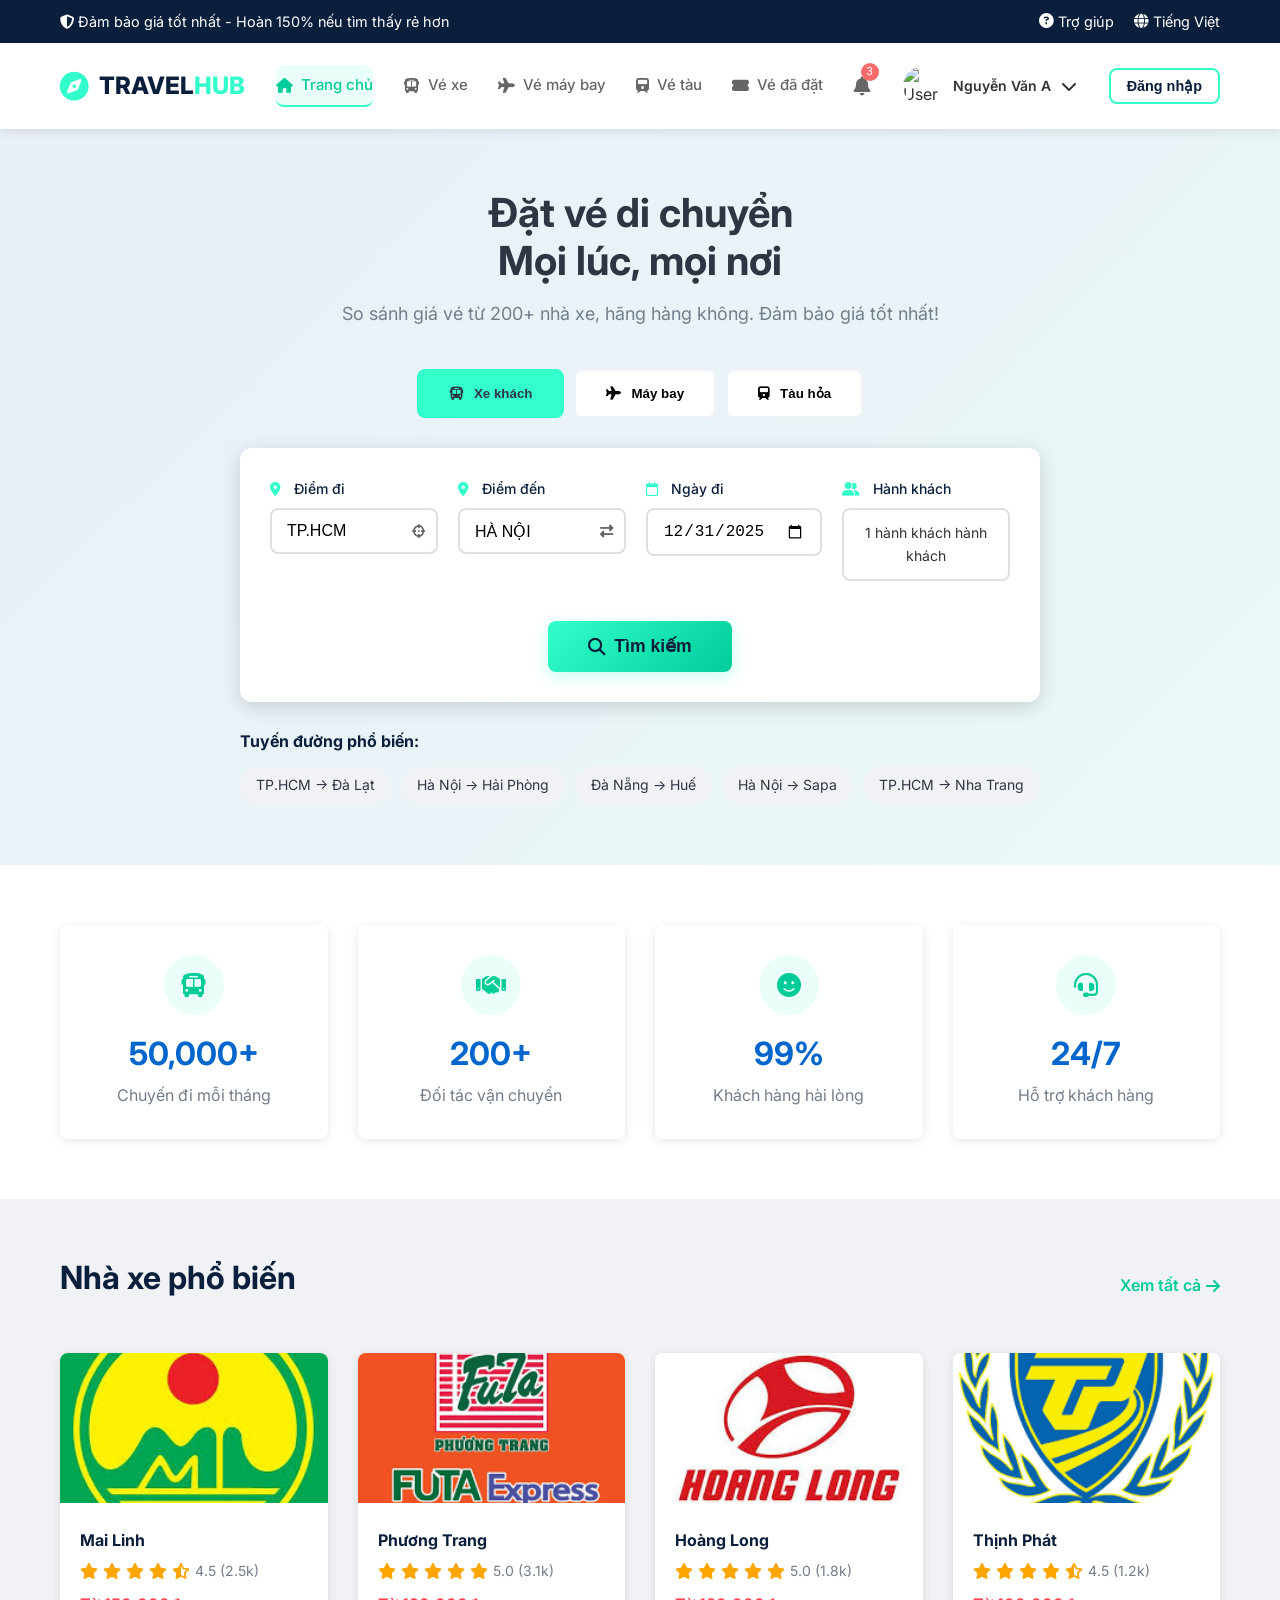
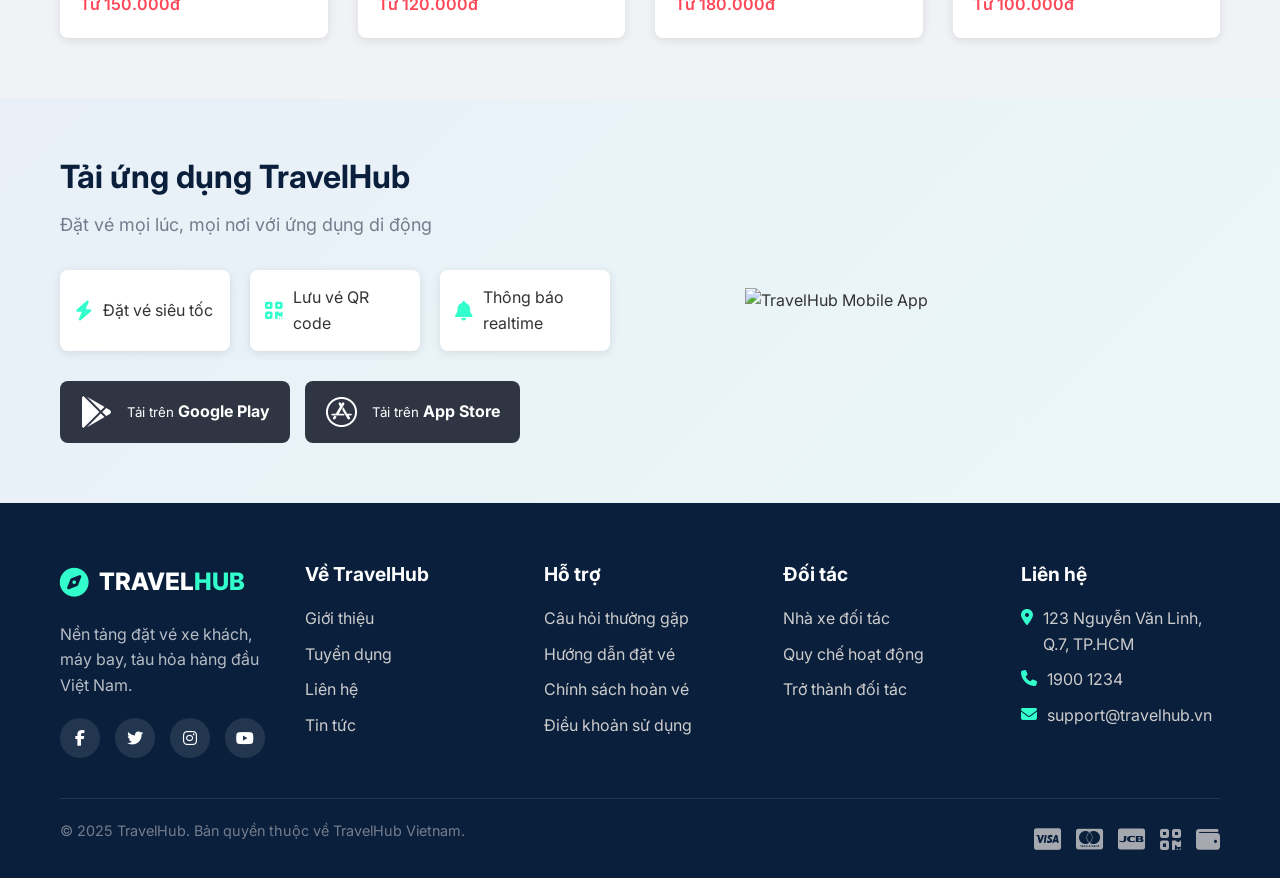
==== index.html @ 144be276 "init" ====
<!DOCTYPE html>
<html lang="vi">
<head>
    <meta charset="UTF-8">
    <meta name="viewport" content="width=device-width, initial-scale=1.0">
    <title>TravelHub - Đặt vé xe, máy bay, tàu hỏa trực tuyến</title>
    <link rel="stylesheet" href="https://cdnjs.cloudflare.com/ajax/libs/font-awesome/6.4.0/css/all.min.css">
    <link href="https://fonts.googleapis.com/css2?family=Inter:wght@300;400;500;600;700;800&display=swap" rel="stylesheet">
    <link rel="stylesheet" href="style.css">
    <link rel="stylesheet" href="components.css">
</head>
<body>
    <!-- Top Banner -->
    <div class="top-banner">
        <div class="container">
            <span><i class="fas fa-shield-alt"></i> Đảm bảo giá tốt nhất - Hoàn 150% nếu tìm thấy rẻ hơn</span>
            <div class="banner-actions">
                <a href="#"><i class="fas fa-question-circle"></i> Trợ giúp</a>
                <a href="#"><i class="fas fa-globe"></i> Tiếng Việt</a>
            </div>
        </div>
    </div>

    <!-- Main Header -->
    <header class="main-header">
        <div class="container">
            <div class="header-content">
                <a href="index.html" class="logo">
                    <i class="fas fa-compass"></i>
                    <span>TRAVEL<span>HUB</span></span>
                </a>
                
                <!-- Main Navigation -->
                <nav class="main-nav">
                    <ul>
                        <li><a href="index.html" class="active"><i class="fas fa-home"></i> Trang chủ</a></li>
                        <li><a href="bus.html"><i class="fas fa-bus"></i> Vé xe</a></li>
                        <li><a href="flight.html"><i class="fas fa-plane"></i> Vé máy bay</a></li>
                        <li><a href="train.html"><i class="fas fa-train"></i> Vé tàu</a></li>
                        <li><a href="my-tickets.html"><i class="fas fa-ticket-alt"></i> Vé đã đặt</a></li>
                    </ul>
                </nav>
                
                <!-- User Actions -->
                <div class="user-actions">
                    <a href="#" class="notifications">
                        <i class="fas fa-bell"></i>
                        <span class="badge">3</span>
                    </a>
                    <div class="user-profile">
                        <img src="https://ui-avatars.com/api/?name=Nguyen+Van+A&background=33FFCC&color=0A1F3C&bold=true" alt="User">
                        <span>Nguyễn Văn A</span>
                        <i class="fas fa-chevron-down"></i>
                        <div class="user-dropdown">
                            <a href="profile.html"><i class="fas fa-user-circle"></i> Tài khoản</a>
                            <a href="my-tickets.html"><i class="fas fa-ticket-alt"></i> Vé đã đặt</a>
                            <a href="history.html"><i class="fas fa-history"></i> Lịch sử</a>
                            <a href="#" id="logoutBtn"><i class="fas fa-sign-out-alt"></i> Đăng xuất</a>
                        </div>
                    </div>
                    <button class="btn btn-outline btn-sm">Đăng nhập</button>
                </div>
                
                <!-- Mobile Menu Toggle -->
                <button class="menu-toggle" id="menuToggle">
                    <i class="fas fa-bars"></i>
                </button>
            </div>
        </div>
        
        <!-- Mobile Navigation -->
        <div class="mobile-nav" id="mobileNav">
            <div class="mobile-user">
                <img src="https://ui-avatars.com/api/?name=Nguyen+Van+A&background=33FFCC&color=0A1F3C&bold=true" alt="User">
                <div>
                    <h4>Nguyễn Văn A</h4>
                    <span>Xem hồ sơ</span>
                </div>
            </div>
            <nav>
                <a href="index.html" class="active"><i class="fas fa-home"></i> Trang chủ</a>
                <a href="bus.html"><i class="fas fa-bus"></i> Vé xe</a>
                <a href="flight.html"><i class="fas fa-plane"></i> Vé máy bay</a>
                <a href="train.html"><i class="fas fa-train"></i> Vé tàu</a>
                <a href="my-tickets.html"><i class="fas fa-ticket-alt"></i> Vé đã đặt</a>
                <a href="profile.html"><i class="fas fa-user-circle"></i> Tài khoản</a>
                <a href="history.html"><i class="fas fa-history"></i> Lịch sử</a>
                <a href="#"><i class="fas fa-question-circle"></i> Trợ giúp</a>
                <a href="#" id="logoutBtnMobile"><i class="fas fa-sign-out-alt"></i> Đăng xuất</a>
            </nav>
        </div>
    </header>

    <!-- Hero Search Section -->
    <section class="hero-search">
        <div class="container">
            <div class="hero-content">
                <h1>Đặt vé di chuyển<br>Mọi lúc, mọi nơi</h1>
                <p>So sánh giá vé từ 200+ nhà xe, hãng hàng không. Đảm bảo giá tốt nhất!</p>
                
                <!-- Search Tabs -->
                <div class="search-tabs">
                    <button class="search-tab active" data-type="bus">
                        <i class="fas fa-bus"></i>
                        <span>Xe khách</span>
                    </button>
                    <button class="search-tab" data-type="flight">
                        <i class="fas fa-plane"></i>
                        <span>Máy bay</span>
                    </button>
                    <button class="search-tab" data-type="train">
                        <i class="fas fa-train"></i>
                        <span>Tàu hỏa</span>
                    </button>
                </div>
                
                <!-- Search Form -->
                <div class="search-form-container">
                    <form class="search-form" id="mainSearchForm">
                        <div class="form-row">
                            <div class="form-group">
                                <label><i class="fas fa-map-marker-alt"></i> Điểm đi</label>
                                <div class="input-with-icon">
                                    <input type="text" class="form-control" id="fromLocation" placeholder="Nhập điểm đi" value="TP.HCM">
                                    <button type="button" class="location-btn" title="Vị trí hiện tại">
                                        <i class="fas fa-crosshairs"></i>
                                    </button>
                                </div>
                            </div>
                            
                            <div class="form-group">
                                <label><i class="fas fa-map-marker-alt"></i> Điểm đến</label>
                                <div class="input-with-icon">
                                    <input type="text" class="form-control" id="toLocation" placeholder="Nhập điểm đến" value="HÀ NỘI">
                                    <button type="button" class="swap-btn" id="swapLocations" title="Đổi điểm đi/đến">
                                        <i class="fas fa-exchange-alt"></i>
                                    </button>
                                </div>
                            </div>
                            
                            <div class="form-group">
                                <label><i class="far fa-calendar"></i> Ngày đi</label>
                                <input type="date" class="form-control" id="departDate" value="2025-12-31">
                            </div>
                            
                            <div class="form-group">
                                <label><i class="fas fa-user-friends"></i> Hành khách</label>
                                <div class="passenger-selector" id="passengerSelector">
                                    <div class="passenger-display">
                                        <span id="passengerCount">1</span> hành khách
                                    </div>
                                    <div class="passenger-dropdown">
                                        <div class="passenger-type">
                                            <span>Người lớn</span>
                                            <div class="passenger-controls">
                                                <button type="button" class="passenger-btn minus" data-type="adult">-</button>
                                                <span class="count" id="adultCount">1</span>
                                                <button type="button" class="passenger-btn plus" data-type="adult">+</button>
                                            </div>
                                        </div>
                                        <div class="passenger-type">
                                            <span>Trẻ em (2-11 tuổi)</span>
                                            <div class="passenger-controls">
                                                <button type="button" class="passenger-btn minus" data-type="child">-</button>
                                                <span class="count" id="childCount">0</span>
                                                <button type="button" class="passenger-btn plus" data-type="child">+</button>
                                            </div>
                                        </div>
                                        <div class="passenger-type">
                                            <span>Em bé (<2 tuổi)</span>
                                            <div class="passenger-controls">
                                                <button type="button" class="passenger-btn minus" data-type="infant">-</button>
                                                <span class="count" id="infantCount">0</span>
                                                <button type="button" class="passenger-btn plus" data-type="infant">+</button>
                                            </div>
                                        </div>
                                        <button type="button" class="btn btn-sm" id="applyPassengers">Xong</button>
                                    </div>
                                </div>
                            </div>
                        </div>
                        
                        <button type="submit" class="btn btn-primary btn-search">
                            <i class="fas fa-search"></i> Tìm kiếm
                        </button>
                    </form>
                </div>
                
                <!-- Popular Routes -->
                <div class="popular-routes">
                    <h4>Tuyến đường phổ biến:</h4>
                    <div class="routes">
                        <a href="#" class="route-tag">TP.HCM → Đà Lạt</a>
                        <a href="#" class="route-tag">Hà Nội → Hải Phòng</a>
                        <a href="#" class="route-tag">Đà Nẵng → Huế</a>
                        <a href="#" class="route-tag">Hà Nội → Sapa</a>
                        <a href="#" class="route-tag">TP.HCM → Nha Trang</a>
                    </div>
                </div>
            </div>
        </div>
    </section>

    <!-- Stats Section -->
    <section class="stats-section">
        <div class="container">
            <div class="stats-grid">
                <div class="stat-card">
                    <div class="stat-icon">
                        <i class="fas fa-bus"></i>
                    </div>
                    <div class="stat-content">
                        <h3>50,000+</h3>
                        <p>Chuyến đi mỗi tháng</p>
                    </div>
                </div>
                <div class="stat-card">
                    <div class="stat-icon">
                        <i class="fas fa-handshake"></i>
                    </div>
                    <div class="stat-content">
                        <h3>200+</h3>
                        <p>Đối tác vận chuyển</p>
                    </div>
                </div>
                <div class="stat-card">
                    <div class="stat-icon">
                        <i class="fas fa-smile"></i>
                    </div>
                    <div class="stat-content">
                        <h3>99%</h3>
                        <p>Khách hàng hài lòng</p>
                    </div>
                </div>
                <div class="stat-card">
                    <div class="stat-icon">
                        <i class="fas fa-headset"></i>
                    </div>
                    <div class="stat-content">
                        <h3>24/7</h3>
                        <p>Hỗ trợ khách hàng</p>
                    </div>
                </div>
            </div>
        </div>
    </section>

    <!-- Featured Bus Operators -->
    <section class="featured-operators">
        <div class="container">
            <div class="section-header">
                <h2>Nhà xe phổ biến</h2>
                <a href="operators.html" class="view-all">Xem tất cả <i class="fas fa-arrow-right"></i></a>
            </div>
            
            <div class="operators-grid">
                <div class="operator-card">
                    <img src="[data-uri]" alt="Mai Linh">
                    <div class="operator-info">
                        <h4>Mai Linh</h4>
                        <div class="rating">
                            <i class="fas fa-star"></i>
                            <i class="fas fa-star"></i>
                            <i class="fas fa-star"></i>
                            <i class="fas fa-star"></i>
                            <i class="fas fa-star-half-alt"></i>
                            <span>4.5 (2.5k)</span>
                        </div>
                        <p>Từ 150.000đ</p>
                    </div>
                </div>
                
                <div class="operator-card">
                    <img src="[data-uri]" alt="Phương Trang">
                    <div class="operator-info">
                        <h4>Phương Trang</h4>
                        <div class="rating">
                            <i class="fas fa-star"></i>
                            <i class="fas fa-star"></i>
                            <i class="fas fa-star"></i>
                            <i class="fas fa-star"></i>
                            <i class="fas fa-star"></i>
                            <span>5.0 (3.1k)</span>
                        </div>
                        <p>Từ 120.000đ</p>
                    </div>
                </div>
                
                <div class="operator-card">
                    <img src="[data-uri]" alt="Hoàng Long">
                    <div class="operator-info">
                        <h4>Hoàng Long</h4>
                        <div class="rating">
                            <i class="fas fa-star"></i>
                            <i class="fas fa-star"></i>
                            <i class="fas fa-star"></i>
                            <i class="fas fa-star"></i>
                            <i class="fas fa-star"></i>
                            <span>5.0 (1.8k)</span>
                        </div>
                        <p>Từ 180.000đ</p>
                    </div>
                </div>
                
                <div class="operator-card">
                    <img src="[data-uri]" alt="Thịnh Phát">
                    <div class="operator-info">
                        <h4>Thịnh Phát</h4>
                        <div class="rating">
                            <i class="fas fa-star"></i>
                            <i class="fas fa-star"></i>
                            <i class="fas fa-star"></i>
                            <i class="fas fa-star"></i>
                            <i class="fas fa-star-half-alt"></i>
                            <span>4.5 (1.2k)</span>
                        </div>
                        <p>Từ 100.000đ</p>
                    </div>
                </div>
            </div>
        </div>
    </section>

    <!-- Mobile App -->
    <section class="mobile-app">
        <div class="container">
            <div class="app-content">
                <div class="app-info">
                    <h2>Tải ứng dụng TravelHub</h2>
                    <p>Đặt vé mọi lúc, mọi nơi với ứng dụng di động</p>
                    <div class="app-features">
                        <div class="feature">
                            <i class="fas fa-bolt"></i>
                            <span>Đặt vé siêu tốc</span>
                        </div>
                        <div class="feature">
                            <i class="fas fa-qrcode"></i>
                            <span>Lưu vé QR code</span>
                        </div>
                        <div class="feature">
                            <i class="fas fa-bell"></i>
                            <span>Thông báo realtime</span>
                        </div>
                    </div>
                    <div class="download-buttons">
                        <a href="#" class="download-btn">
                            <i class="fab fa-google-play"></i>
                            <div>
                                <small>Tải trên</small>
                                <strong>Google Play</strong>
                            </div>
                        </a>
                        <a href="#" class="download-btn">
                            <i class="fab fa-app-store"></i>
                            <div>
                                <small>Tải trên</small>
                                <strong>App Store</strong>
                            </div>
                        </a>
                    </div>
                </div>
                <div class="app-preview">
                    <img src="https://via.placeholder.com/400x600/33FFCC/0A1F3C?text=TravelHub+App" alt="TravelHub Mobile App">
                </div>
            </div>
        </div>
    </section>

    <!-- Footer -->
    <footer>
        <div class="container">
            <div class="footer-content">
                <div class="footer-section">
                    <div class="logo">
                        <i class="fas fa-compass"></i>
                        <span>TRAVEL<span>HUB</span></span>
                    </div>
                    <p>Nền tảng đặt vé xe khách, máy bay, tàu hỏa hàng đầu Việt Nam.</p>
                    <div class="social-links">
                        <a href="#"><i class="fab fa-facebook-f"></i></a>
                        <a href="#"><i class="fab fa-twitter"></i></a>
                        <a href="#"><i class="fab fa-instagram"></i></a>
                        <a href="#"><i class="fab fa-youtube"></i></a>
                    </div>
                </div>
                
                <div class="footer-section">
                    <h4>Về TravelHub</h4>
                    <ul>
                        <li><a href="#">Giới thiệu</a></li>
                        <li><a href="#">Tuyển dụng</a></li>
                        <li><a href="#">Liên hệ</a></li>
                        <li><a href="#">Tin tức</a></li>
                    </ul>
                </div>
                
                <div class="footer-section">
                    <h4>Hỗ trợ</h4>
                    <ul>
                        <li><a href="#">Câu hỏi thường gặp</a></li>
                        <li><a href="#">Hướng dẫn đặt vé</a></li>
                        <li><a href="#">Chính sách hoàn vé</a></li>
                        <li><a href="#">Điều khoản sử dụng</a></li>
                    </ul>
                </div>
                
                <div class="footer-section">
                    <h4>Đối tác</h4>
                    <ul>
                        <li><a href="#">Nhà xe đối tác</a></li>
                        <li><a href="#">Quy chế hoạt động</a></li>
                        <li><a href="#">Trở thành đối tác</a></li>
                    </ul>
                </div>
                
                <div class="footer-section">
                    <h4>Liên hệ</h4>
                    <ul class="contact-info">
                        <li><i class="fas fa-map-marker-alt"></i> 123 Nguyễn Văn Linh, Q.7, TP.HCM</li>
                        <li><i class="fas fa-phone"></i> 1900 1234</li>
                        <li><i class="fas fa-envelope"></i> support@travelhub.vn</li>
                    </ul>
                </div>
            </div>
            
            <div class="footer-bottom">
                <p>&copy; 2025 TravelHub. Bản quyền thuộc về TravelHub Vietnam.</p>
                <div class="payment-methods">
                    <i class="fab fa-cc-visa" title="Visa"></i>
                    <i class="fab fa-cc-mastercard" title="Mastercard"></i>
                    <i class="fab fa-cc-jcb" title="JCB"></i>
                    <i class="fas fa-qrcode" title="QR Code"></i>
                    <i class="fas fa-wallet" title="Ví điện tử"></i>
                </div>
            </div>
        </div>
    </footer>

    <script src="script.js"></script>
    <script src="search.js"></script>
</body>
</html>
---- style.css ----
:root {
    --primary: #33FFCC;
    --primary-dark: #00CC99;
    --secondary: #0066CC;
    --danger: #FF4757;
    --warning: #FFA502;
    --success: #2ED573;
    --dark: #2F3542;
    --gray-dark: #747D8C;
    --gray: #A4B0BE;
    --gray-light: #F1F2F6;
    --white: #FFFFFF;
    --shadow: 0 2px 10px rgba(0, 0, 0, 0.1);
    --shadow-lg: 0 5px 20px rgba(0, 0, 0, 0.15);
    --radius: 8px;
    --radius-lg: 12px;
    --transition: all 0.3s ease;
}

* {
    margin: 0;
    padding: 0;
    box-sizing: border-box;
}

body {
    font-family: 'Inter', sans-serif;
    color: var(--dark);
    background-color: var(--white);
    line-height: 1.6;
    overflow-x: hidden;
}

.container {
    width: 100%;
    max-width: 1200px;
    margin: 0 auto;
    padding: 0 20px;
}

/* Typography */
h1, h2, h3, h4, h5, h6 {
    font-weight: 700;
    line-height: 1.2;
    margin-bottom: 1rem;
}

h1 {
    font-size: 2.5rem;
}

h2 {
    font-size: 2rem;
}

h3 {
    font-size: 1.5rem;
}

p {
    margin-bottom: 1rem;
    color: var(--gray-dark);
}

/* Buttons */
.btn {
    display: inline-flex;
    align-items: center;
    justify-content: center;
    padding: 12px 24px;
    border-radius: var(--radius);
    font-weight: 600;
    font-size: 14px;
    cursor: pointer;
    transition: var(--transition);
    border: none;
    gap: 8px;
}

.btn-primary {
    background: linear-gradient(135deg, var(--primary), var(--primary-dark));
    color: var(--dark);
}

.btn-primary:hover {
    transform: translateY(-2px);
    box-shadow: var(--shadow-lg);
}

.btn-outline {
    background: transparent;
    border: 2px solid var(--primary);
    color: var(--primary);
}

.btn-outline:hover {
    background: var(--primary);
    color: var(--dark);
}

.btn-sm {
    padding: 8px 16px;
    font-size: 13px;
}

.btn-search {
    padding: 16px 32px;
    font-size: 16px;
    font-weight: 700;
}

/* Top Banner */
.top-banner {
    background: linear-gradient(135deg, var(--dark), var(--secondary));
    color: var(--white);
    padding: 10px 0;
    font-size: 14px;
}

.top-banner .container {
    display: flex;
    justify-content: space-between;
    align-items: center;
}

.banner-actions {
    display: flex;
    gap: 20px;
}

.banner-actions a {
    color: var(--white);
    text-decoration: none;
    display: flex;
    align-items: center;
    gap: 5px;
}

.banner-actions a:hover {
    color: var(--primary);
}

/* Main Header */
.main-header {
    background-color: var(--white);
    box-shadow: var(--shadow);
    position: sticky;
    top: 0;
    z-index: 1000;
}

.header-content {
    display: flex;
    justify-content: space-between;
    align-items: center;
    padding: 15px 0;
    position: relative;
}

.logo {
    display: flex;
    align-items: center;
    gap: 10px;
    font-size: 24px;
    font-weight: 800;
    color: var(--secondary);
    text-decoration: none;
}

.logo i {
    color: var(--primary);
}

/* Main Navigation */
.main-nav ul {
    display: flex;
    list-style: none;
    gap: 30px;
}

.main-nav a {
    text-decoration: none;
    color: var(--dark);
    font-weight: 600;
    font-size: 15px;
    padding: 8px 12px;
    border-radius: var(--radius);
    display: flex;
    align-items: center;
    gap: 8px;
    transition: var(--transition);
}

.main-nav a:hover,
.main-nav a.active {
    background-color: rgba(51, 255, 204, 0.1);
    color: var(--primary-dark);
}

/* User Actions */
.user-actions {
    display: flex;
    align-items: center;
    gap: 20px;
}

.notifications {
    position: relative;
    color: var(--dark);
    font-size: 20px;
}

.badge {
    position: absolute;
    top: -8px;
    right: -8px;
    background-color: var(--danger);
    color: white;
    font-size: 10px;
    width: 18px;
    height: 18px;
    border-radius: 50%;
    display: flex;
    align-items: center;
    justify-content: center;
}

.user-profile {
    display: flex;
    align-items: center;
    gap: 10px;
    cursor: pointer;
    position: relative;
    padding: 8px 12px;
    border-radius: var(--radius);
    transition: var(--transition);
}

.user-profile:hover {
    background-color: var(--gray-light);
}

.user-profile img {
    width: 32px;
    height: 32px;
    border-radius: 50%;
    object-fit: cover;
}

.user-profile span {
    font-weight: 600;
    font-size: 14px;
}

.user-dropdown {
    position: absolute;
    top: 100%;
    right: 0;
    background-color: var(--white);
    border-radius: var(--radius);
    box-shadow: var(--shadow-lg);
    min-width: 200px;
    padding: 10px 0;
    display: none;
    z-index: 1000;
}

.user-profile:hover .user-dropdown {
    display: block;
}

.user-dropdown a {
    display: flex;
    align-items: center;
    gap: 10px;
    padding: 12px 20px;
    color: var(--dark);
    text-decoration: none;
    font-size: 14px;
    transition: var(--transition);
}

.user-dropdown a:hover {
    background-color: var(--gray-light);
    color: var(--primary-dark);
}

.menu-toggle {
    display: none;
    background: none;
    border: none;
    font-size: 24px;
    color: var(--dark);
    cursor: pointer;
}

/* Mobile Navigation */
.mobile-nav {
    position: fixed;
    top: 0;
    left: -300px;
    width: 300px;
    height: 100vh;
    background-color: var(--white);
    box-shadow: var(--shadow-lg);
    z-index: 2000;
    transition: var(--transition);
    overflow-y: auto;
}

.mobile-nav.active {
    left: 0;
}

.mobile-user {
    padding: 30px 20px;
    background: linear-gradient(135deg, var(--primary), var(--primary-dark));
    color: var(--dark);
    display: flex;
    align-items: center;
    gap: 15px;
}

.mobile-user img {
    width: 50px;
    height: 50px;
    border-radius: 50%;
    object-fit: cover;
}

.mobile-user h4 {
    margin-bottom: 5px;
    color: var(--dark);
}

.mobile-user span {
    font-size: 14px;
    opacity: 0.8;
}

.mobile-nav nav {
    padding: 20px;
}

.mobile-nav nav a {
    display: flex;
    align-items: center;
    gap: 15px;
    padding: 15px 0;
    color: var(--dark);
    text-decoration: none;
    border-bottom: 1px solid var(--gray-light);
    font-weight: 500;
}

.mobile-nav nav a:hover,
.mobile-nav nav a.active {
    color: var(--primary-dark);
}

/* Hero Search */
.hero-search {
    background: linear-gradient(135deg, rgba(0, 102, 204, 0.05), rgba(51, 255, 204, 0.05));
    padding: 60px 0;
}

.hero-content {
    text-align: center;
    max-width: 800px;
    margin: 0 auto;
}

.hero-content h1 {
    margin-bottom: 15px;
    color: var(--dark);
}

.hero-content p {
    font-size: 18px;
    margin-bottom: 40px;
}

/* Search Tabs */
.search-tabs {
    display: flex;
    justify-content: center;
    gap: 10px;
    margin-bottom: 30px;
}

.search-tab {
    background: var(--white);
    border: 2px solid var(--gray-light);
    border-radius: var(--radius);
    padding: 15px 30px;
    display: flex;
    align-items: center;
    gap: 10px;
    cursor: pointer;
    transition: var(--transition);
    font-weight: 600;
}

.search-tab:hover {
    border-color: var(--primary);
    color: var(--primary-dark);
}

.search-tab.active {
    background: var(--primary);
    border-color: var(--primary);
    color: var(--dark);
}

/* Search Form */
.search-form-container {
    background: var(--white);
    border-radius: var(--radius-lg);
    padding: 30px;
    box-shadow: var(--shadow-lg);
    margin-bottom: 30px;
}

.form-row {
    display: grid;
    grid-template-columns: repeat(4, 1fr);
    gap: 20px;
    margin-bottom: 20px;
}

@media (max-width: 992px) {
    .form-row {
        grid-template-columns: repeat(2, 1fr);
    }
}

@media (max-width: 576px) {
    .form-row {
        grid-template-columns: 1fr;
    }
}

.form-group {
    position: relative;
}

.form-group label {
    display: block;
    margin-bottom: 8px;
    font-weight: 600;
    font-size: 14px;
    color: var(--dark);
}

.form-group label i {
    margin-right: 5px;
    color: var(--primary);
}

.input-with-icon {
    position: relative;
}

.form-control {
    width: 100%;
    padding: 12px 40px 12px 15px;
    border: 2px solid var(--gray-light);
    border-radius: var(--radius);
    font-size: 14px;
    transition: var(--transition);
}

.form-control:focus {
    outline: none;
    border-color: var(--primary);
    box-shadow: 0 0 0 3px rgba(51, 255, 204, 0.2);
}

.location-btn,
.swap-btn {
    position: absolute;
    right: 10px;
    top: 50%;
    transform: translateY(-50%);
    background: none;
    border: none;
    color: var(--gray);
    cursor: pointer;
    padding: 5px;
    transition: var(--transition);
}

.location-btn:hover,
.swap-btn:hover {
    color: var(--primary);
}

.swap-btn {
    right: 35px;
}

/* Passenger Selector */
.passenger-selector {
    position: relative;
}

.passenger-display {
    padding: 12px 15px;
    border: 2px solid var(--gray-light);
    border-radius: var(--radius);
    cursor: pointer;
    transition: var(--transition);
    font-size: 14px;
}

.passenger-display:hover {
    border-color: var(--primary);
}

.passenger-dropdown {
    position: absolute;
    top: 100%;
    left: 0;
    width: 300px;
    background: var(--white);
    border-radius: var(--radius);
    box-shadow: var(--shadow-lg);
    padding: 20px;
    display: none;
    z-index: 1000;
}

.passenger-selector:hover .passenger-dropdown {
    display: block;
}

.passenger-type {
    display: flex;
    justify-content: space-between;
    align-items: center;
    margin-bottom: 15px;
}

.passenger-controls {
    display: flex;
    align-items: center;
    gap: 15px;
}

.passenger-btn {
    width: 30px;
    height: 30px;
    border-radius: 50%;
    background: var(--gray-light);
    border: none;
    font-weight: bold;
    cursor: pointer;
    transition: var(--transition);
}

.passenger-btn:hover {
    background: var(--primary);
}

.passenger-btn:disabled {
    opacity: 0.5;
    cursor: not-allowed;
}

.passenger-controls .count {
    font-weight: 600;
    min-width: 30px;
    text-align: center;
}

#applyPassengers {
    width: 100%;
    margin-top: 10px;
}

/* Popular Routes */
.popular-routes {
    text-align: left;
}

.popular-routes h4 {
    margin-bottom: 15px;
    font-size: 16px;
}

.routes {
    display: flex;
    flex-wrap: wrap;
    gap: 10px;
}

.route-tag {
    background: var(--gray-light);
    padding: 8px 16px;
    border-radius: 20px;
    font-size: 14px;
    text-decoration: none;
    color: var(--dark);
    transition: var(--transition);
}

.route-tag:hover {
    background: var(--primary);
    color: var(--dark);
}

/* Stats Section */
.stats-section {
    padding: 60px 0;
    background: var(--white);
}

.stats-grid {
    display: grid;
    grid-template-columns: repeat(4, 1fr);
    gap: 30px;
}

.stat-card {
    text-align: center;
    padding: 30px;
    background: var(--white);
    border-radius: var(--radius);
    box-shadow: var(--shadow);
    transition: var(--transition);
}

.stat-card:hover {
    transform: translateY(-5px);
    box-shadow: var(--shadow-lg);
}

.stat-icon {
    width: 60px;
    height: 60px;
    background: rgba(51, 255, 204, 0.1);
    border-radius: 50%;
    display: flex;
    align-items: center;
    justify-content: center;
    margin: 0 auto 20px;
    font-size: 24px;
    color: var(--primary-dark);
}

.stat-content h3 {
    font-size: 32px;
    color: var(--secondary);
    margin-bottom: 10px;
}

.stat-content p {
    color: var(--gray-dark);
    margin-bottom: 0;
}

/* Featured Operators */
.featured-operators {
    padding: 60px 0;
    background: var(--gray-light);
}

.section-header {
    display: flex;
    justify-content: space-between;
    align-items: center;
    margin-bottom: 40px;
}

.view-all {
    color: var(--primary-dark);
    text-decoration: none;
    font-weight: 600;
    display: flex;
    align-items: center;
    gap: 5px;
}

.view-all:hover {
    color: var(--secondary);
}

.operators-grid {
    display: grid;
    grid-template-columns: repeat(auto-fill, minmax(250px, 1fr));
    gap: 30px;
}

.operator-card {
    background: var(--white);
    border-radius: var(--radius);
    overflow: hidden;
    box-shadow: var(--shadow);
    transition: var(--transition);
}

.operator-card:hover {
    transform: translateY(-5px);
    box-shadow: var(--shadow-lg);
}

.operator-card img {
    width: 100%;
    height: 150px;
    object-fit: cover;
}

.operator-info {
    padding: 20px;
}

.operator-info h4 {
    margin-bottom: 10px;
}

.rating {
    display: flex;
    align-items: center;
    gap: 5px;
    margin-bottom: 10px;
    color: var(--warning);
}

.rating span {
    color: var(--gray-dark);
    font-size: 14px;
}

.operator-info p {
    color: var(--danger);
    font-weight: 600;
    margin-bottom: 0;
}

/* How It Works */
.how-it-works {
    padding: 60px 0;
    background: var(--white);
}

.steps {
    display: grid;
    grid-template-columns: repeat(3, 1fr);
    gap: 40px;
    position: relative;
}

.step {
    text-align: center;
    position: relative;
}

.step-number {
    width: 60px;
    height: 60px;
    background: linear-gradient(135deg, var(--primary), var(--primary-dark));
    color: var(--dark);
    border-radius: 50%;
    display: flex;
    align-items: center;
    justify-content: center;
    font-size: 24px;
    font-weight: 700;
    margin: 0 auto 20px;
    box-shadow: var(--shadow);
}

.step-content h3 {
    margin-bottom: 10px;
}

.step-content p {
    color: var(--gray-dark);
    margin-bottom: 0;
}

/* Mobile App */
.mobile-app {
    padding: 60px 0;
    background: linear-gradient(135deg, rgba(0, 102, 204, 0.05), rgba(51, 255, 204, 0.05));
}

.app-content {
    display: grid;
    grid-template-columns: 1fr 1fr;
    gap: 60px;
    align-items: center;
}

.app-info h2 {
    margin-bottom: 15px;
}

.app-info p {
    font-size: 18px;
    margin-bottom: 30px;
}

.app-features {
    display: grid;
    grid-template-columns: repeat(3, 1fr);
    gap: 20px;
    margin-bottom: 30px;
}

.feature {
    display: flex;
    align-items: center;
    gap: 10px;
    background: var(--white);
    padding: 15px;
    border-radius: var(--radius);
    box-shadow: var(--shadow);
}

.feature i {
    color: var(--primary);
    font-size: 20px;
}

.download-buttons {
    display: flex;
    gap: 15px;
}

.download-btn {
    display: flex;
    align-items: center;
    gap: 15px;
    background: var(--dark);
    color: var(--white);
    padding: 15px 20px;
    border-radius: var(--radius);
    text-decoration: none;
    transition: var(--transition);
}

.download-btn:hover {
    background: var(--secondary);
    transform: translateY(-2px);
}

.download-btn i {
    font-size: 32px;
}

.app-preview img {
    width: 100%;
    max-width: 400px;
    display: block;
    margin: 0 auto;
}

/* Footer */
footer {
    background: var(--dark);
    color: var(--white);
    padding: 60px 0 20px;
}

.footer-content {
    display: grid;
    grid-template-columns: repeat(5, 1fr);
    gap: 40px;
    margin-bottom: 40px;
}

.footer-section .logo {
    color: var(--white);
    margin-bottom: 20px;
}

.footer-section p {
    color: rgba(255, 255, 255, 0.7);
    margin-bottom: 20px;
}

.social-links {
    display: flex;
    gap: 15px;
}

.social-links a {
    width: 36px;
    height: 36px;
    background: rgba(255, 255, 255, 0.1);
    border-radius: 50%;
    display: flex;
    align-items: center;
    justify-content: center;
    color: var(--white);
    text-decoration: none;
    transition: var(--transition);
}

.social-links a:hover {
    background: var(--primary);
    color: var(--dark);
}

.footer-section h4 {
    color: var(--white);
    margin-bottom: 20px;
    font-size: 18px;
}

.footer-section ul {
    list-style: none;
}

.footer-section li {
    margin-bottom: 10px;
}

.footer-section a {
    color: rgba(255, 255, 255, 0.7);
    text-decoration: none;
    transition: var(--transition);
}

.footer-section a:hover {
    color: var(--primary);
    padding-left: 5px;
}

.contact-info li {
    display: flex;
    align-items: flex-start;
    gap: 10px;
    margin-bottom: 15px;
}

.contact-info i {
    color: var(--primary);
    margin-top: 3px;
}

.footer-bottom {
    display: flex;
    justify-content: space-between;
    align-items: center;
    padding-top: 20px;
    border-top: 1px solid rgba(255, 255, 255, 0.1);
    font-size: 14px;
    color: rgba(255, 255, 255, 0.5);
}

.payment-methods {
    display: flex;
    gap: 10px;
}

.payment-methods img {
    height: 30px;
    filter: brightness(0) invert(1);
    opacity: 0.7;
}

/* Responsive */
@media (max-width: 992px) {
    .main-nav,
    .user-actions .btn-outline {
        display: none;
    }
    
    .menu-toggle {
        display: block;
    }
    
    .stats-grid,
    .steps,
    .app-content {
        grid-template-columns: 1fr;
    }
    
    .footer-content {
        grid-template-columns: repeat(2, 1fr);
    }
    
    .app-preview {
        order: -1;
    }
}

@media (max-width: 768px) {
    .search-tabs {
        flex-direction: column;
    }
    
    .operators-grid {
        grid-template-columns: repeat(2, 1fr);
    }
    
    .app-features {
        grid-template-columns: 1fr;
    }
    
    .download-buttons {
        flex-direction: column;
    }
    
    .footer-bottom {
        flex-direction: column;
        gap: 20px;
        text-align: center;
    }
}

@media (max-width: 576px) {
    .operators-grid,
    .footer-content {
        grid-template-columns: 1fr;
    }
    
    .hero-content h1 {
        font-size: 2rem;
    }
    
    .form-row {
        grid-template-columns: 1fr;
    }
}
/* Common Styles for All Pages */
:root {
    --primary-color: #33FFCC;
    --primary-dark: #00CC99;
    --secondary-color: #0A1F3C;
    --accent-color: #FF6B6B;
    --light-color: #F8F9FA;
    --dark-color: #333333;
    --gray-color: #666666;
    --border-color: #E0E0E0;
    --success-color: #28A745;
    --warning-color: #FFC107;
    --danger-color: #DC3545;
}

* {
    margin: 0;
    padding: 0;
    box-sizing: border-box;
}

body {
    font-family: 'Inter', sans-serif;
    color: var(--dark-color);
    background-color: #f5f7fa;
    line-height: 1.6;
}

.container {
    width: 100%;
    max-width: 1200px;
    margin: 0 auto;
    padding: 0 20px;
}

/* Typography */
h1, h2, h3, h4, h5, h6 {
    font-weight: 700;
    line-height: 1.2;
    margin-bottom: 1rem;
    color: var(--secondary-color);
}

p {
    margin-bottom: 1rem;
}

a {
    color: var(--primary-dark);
    text-decoration: none;
    transition: color 0.3s ease;
}

a:hover {
    color: var(--primary-color);
}

/* Buttons */
.btn {
    display: inline-flex;
    align-items: center;
    justify-content: center;
    padding: 12px 24px;
    font-size: 1rem;
    font-weight: 600;
    border: none;
    border-radius: 8px;
    cursor: pointer;
    transition: all 0.3s ease;
    gap: 8px;
}

.btn-primary {
    background: linear-gradient(135deg, var(--primary-color) 0%, var(--primary-dark) 100%);
    color: var(--secondary-color);
    box-shadow: 0 4px 15px rgba(51, 255, 204, 0.3);
}

.btn-primary:hover {
    transform: translateY(-2px);
    box-shadow: 0 6px 20px rgba(51, 255, 204, 0.4);
}

.btn-outline {
    background: transparent;
    color: var(--secondary-color);
    border: 2px solid var(--primary-color);
}

.btn-outline:hover {
    background: var(--primary-color);
    color: var(--secondary-color);
}

.btn-sm {
    padding: 8px 16px;
    font-size: 0.9rem;
}

.btn-block {
    width: 100%;
}

.btn-search {
    padding: 15px 40px;
    font-size: 1.1rem;
}

/* Header Styles */
.top-banner {
    background: var(--secondary-color);
    color: white;
    padding: 10px 0;
    font-size: 0.9rem;
}

.top-banner .container {
    display: flex;
    justify-content: space-between;
    align-items: center;
}

.banner-actions {
    display: flex;
    gap: 20px;
}

.banner-actions a {
    color: white;
    text-decoration: none;
    display: flex;
    align-items: center;
    gap: 5px;
}

.banner-actions a:hover {
    color: var(--primary-color);
}

.main-header {
    background: white;
    box-shadow: 0 2px 10px rgba(0, 0, 0, 0.1);
    position: sticky;
    top: 0;
    z-index: 100;
}

.header-content {
    display: flex;
    justify-content: space-between;
    align-items: center;
    padding: 15px 0;
}

.logo {
    display: flex;
    align-items: center;
    gap: 10px;
    font-size: 1.5rem;
    font-weight: 800;
    color: var(--secondary-color);
    text-decoration: none;
}

.logo i {
    color: var(--primary-color);
    font-size: 1.8rem;
}

.logo span span {
    color: var(--primary-color);
}

.main-nav ul {
    display: flex;
    list-style: none;
    gap: 30px;
}

.main-nav a {
    color: var(--gray-color);
    text-decoration: none;
    font-weight: 500;
    display: flex;
    align-items: center;
    gap: 8px;
    padding: 8px 0;
}

.main-nav a.active {
    color: var(--primary-dark);
    border-bottom: 2px solid var(--primary-color);
}

.main-nav a:hover {
    color: var(--primary-color);
}

.user-actions {
    display: flex;
    align-items: center;
    gap: 20px;
}

.notifications {
    position: relative;
    color: var(--gray-color);
    font-size: 1.2rem;
}

.notifications:hover {
    color: var(--primary-color);
}

.badge {
    position: absolute;
    top: -8px;
    right: -8px;
    background: var(--accent-color);
    color: white;
    font-size: 0.7rem;
    width: 18px;
    height: 18px;
    border-radius: 50%;
    display: flex;
    align-items: center;
    justify-content: center;
}

.user-profile {
    display: flex;
    align-items: center;
    gap: 10px;
    cursor: pointer;
    position: relative;
}

.user-profile img {
    width: 40px;
    height: 40px;
    border-radius: 50%;
    object-fit: cover;
}

.user-dropdown {
    position: absolute;
    top: 100%;
    right: 0;
    background: white;
    box-shadow: 0 5px 20px rgba(0, 0, 0, 0.1);
    border-radius: 8px;
    padding: 10px 0;
    min-width: 200px;
    display: none;
    z-index: 101;
}

.user-profile:hover .user-dropdown {
    display: block;
}

.user-dropdown a {
    display: block;
    padding: 10px 20px;
    color: var(--dark-color);
    text-decoration: none;
    display: flex;
    align-items: center;
    gap: 10px;
}

.user-dropdown a:hover {
    background: var(--light-color);
    color: var(--primary-color);
}

.menu-toggle {
    display: none;
    background: none;
    border: none;
    font-size: 1.5rem;
    color: var(--gray-color);
    cursor: pointer;
}

/* Mobile Navigation */
.mobile-nav {
    display: none;
    background: white;
    position: fixed;
    top: 0;
    left: 0;
    right: 0;
    bottom: 0;
    z-index: 1000;
    padding: 20px;
    overflow-y: auto;
}

.mobile-nav.active {
    display: block;
}

.mobile-user {
    display: flex;
    align-items: center;
    gap: 15px;
    padding: 20px 0;
    margin-bottom: 20px;
    border-bottom: 1px solid var(--border-color);
}

.mobile-user img {
    width: 60px;
    height: 60px;
    border-radius: 50%;
    object-fit: cover;
}

.mobile-user h4 {
    margin-bottom: 5px;
}

.mobile-user span {
    color: var(--gray-color);
    font-size: 0.9rem;
}

.mobile-nav nav {
    display: flex;
    flex-direction: column;
    gap: 10px;
}

.mobile-nav nav a {
    padding: 15px;
    color: var(--dark-color);
    text-decoration: none;
    display: flex;
    align-items: center;
    gap: 15px;
    border-radius: 8px;
}

.mobile-nav nav a.active,
.mobile-nav nav a:hover {
    background: var(--light-color);
    color: var(--primary-color);
}

/* Form Elements */
.form-control {
    width: 100%;
    padding: 12px 15px;
    border: 2px solid var(--border-color);
    border-radius: 8px;
    font-size: 1rem;
    transition: border-color 0.3s ease;
}

.form-control:focus {
    outline: none;
    border-color: var(--primary-color);
}

.input-with-icon {
    position: relative;
}

.input-with-icon .form-control {
    padding-right: 40px;
}

.location-btn,
.swap-btn {
    position: absolute;
    right: 5px;
    top: 50%;
    transform: translateY(-50%);
    background: none;
    border: none;
    color: var(--gray-color);
    cursor: pointer;
    width: 30px;
    height: 30px;
    display: flex;
    align-items: center;
    justify-content: center;
    border-radius: 50%;
}

.location-btn:hover,
.swap-btn:hover {
    background: var(--light-color);
    color: var(--primary-color);
}

.form-group {
    margin-bottom: 20px;
}

.form-group label {
    display: block;
    margin-bottom: 8px;
    font-weight: 500;
    color: var(--secondary-color);
    display: flex;
    align-items: center;
    gap: 8px;
}

/* Passenger Selector */
.passenger-selector {
    position: relative;
    cursor: pointer;
}

.passenger-display {
    padding: 12px 15px;
    border: 2px solid var(--border-color);
    border-radius: 8px;
    background: white;
}

.passenger-dropdown {
    position: absolute;
    top: 100%;
    left: 0;
    right: 0;
    background: white;
    border: 2px solid var(--border-color);
    border-radius: 8px;
    padding: 20px;
    box-shadow: 0 5px 20px rgba(0, 0, 0, 0.1);
    z-index: 100;
    display: none;
}

.passenger-type {
    display: flex;
    justify-content: space-between;
    align-items: center;
    margin-bottom: 15px;
}

.passenger-controls {
    display: flex;
    align-items: center;
    gap: 15px;
}

.passenger-btn {
    width: 30px;
    height: 30px;
    border: 2px solid var(--primary-color);
    border-radius: 50%;
    background: white;
    color: var(--primary-color);
    font-weight: bold;
    cursor: pointer;
    display: flex;
    align-items: center;
    justify-content: center;
}

.passenger-btn:hover:not(:disabled) {
    background: var(--primary-color);
    color: white;
}

.passenger-btn:disabled {
    opacity: 0.5;
    cursor: not-allowed;
}

.passenger-controls .count {
    font-weight: 600;
    min-width: 20px;
    text-align: center;
}

/* Footer Styles */
footer {
    background: var(--secondary-color);
    color: white;
    padding: 60px 0 20px;
}

.footer-content {
    display: grid;
    grid-template-columns: repeat(5, 1fr);
    gap: 40px;
    margin-bottom: 40px;
}

@media (max-width: 992px) {
    .footer-content {
        grid-template-columns: repeat(3, 1fr);
    }
}

@media (max-width: 768px) {
    .footer-content {
        grid-template-columns: repeat(2, 1fr);
    }
}

@media (max-width: 576px) {
    .footer-content {
        grid-template-columns: 1fr;
    }
}

.footer-section h4 {
    color: white;
    margin-bottom: 20px;
    font-size: 1.2rem;
}

.footer-section ul {
    list-style: none;
}

.footer-section ul li {
    margin-bottom: 10px;
}

.footer-section ul li a {
    color: #ccc;
    text-decoration: none;
}

.footer-section ul li a:hover {
    color: var(--primary-color);
}

.contact-info li {
    display: flex;
    align-items: flex-start;
    gap: 10px;
    margin-bottom: 15px;
    color: #ccc;
}

.contact-info li i {
    color: var(--primary-color);
    margin-top: 3px;
}

.social-links {
    display: flex;
    gap: 15px;
    margin-top: 20px;
}

.social-links a {
    display: flex;
    align-items: center;
    justify-content: center;
    width: 40px;
    height: 40px;
    background: rgba(255, 255, 255, 0.1);
    border-radius: 50%;
    color: white;
    text-decoration: none;
    transition: all 0.3s ease;
}

.social-links a:hover {
    background: var(--primary-color);
    color: var(--secondary-color);
    transform: translateY(-3px);
}

.footer-bottom {
    display: flex;
    justify-content: space-between;
    align-items: center;
    padding-top: 20px;
    border-top: 1px solid rgba(255, 255, 255, 0.1);
    font-size: 0.9rem;
    color: #ccc;
}

@media (max-width: 768px) {
    .footer-bottom {
        flex-direction: column;
        gap: 20px;
        text-align: center;
    }
}

.payment-methods {
    display: flex;
    gap: 15px;
    font-size: 1.5rem;
}

.payment-methods i {
    opacity: 0.8;
    transition: opacity 0.3s ease;
}

.payment-methods i:hover {
    opacity: 1;
}

/* Responsive Design */
@media (max-width: 992px) {
    .main-nav {
        display: none;
    }
    
    .menu-toggle {
        display: block;
    }
    
    .header-content {
        padding: 10px 0;
    }
}

@media (max-width: 768px) {
    .container {
        padding: 0 15px;
    }
    
    .top-banner .container {
        flex-direction: column;
        gap: 10px;
        text-align: center;
    }
    
    .user-actions .btn-outline {
        display: none;
    }
    
    .user-profile span {
        display: none;
    }
}

/* Utility Classes */
.text-center { text-align: center; }
.text-right { text-align: right; }
.text-left { text-align: left; }

.mt-0 { margin-top: 0; }
.mt-1 { margin-top: 0.5rem; }
.mt-2 { margin-top: 1rem; }
.mt-3 { margin-top: 1.5rem; }
.mt-4 { margin-top: 2rem; }
.mt-5 { margin-top: 3rem; }

.mb-0 { margin-bottom: 0; }
.mb-1 { margin-bottom: 0.5rem; }
.mb-2 { margin-bottom: 1rem; }
.mb-3 { margin-bottom: 1.5rem; }
.mb-4 { margin-bottom: 2rem; }
.mb-5 { margin-bottom: 3rem; }

.p-0 { padding: 0; }
.p-1 { padding: 0.5rem; }
.p-2 { padding: 1rem; }
.p-3 { padding: 1.5rem; }
.p-4 { padding: 2rem; }
.p-5 { padding: 3rem; }

.d-none { display: none; }
.d-block { display: block; }
.d-flex { display: flex; }
.d-grid { display: grid; }

.flex-column { flex-direction: column; }
.flex-row { flex-direction: row; }
.justify-center { justify-content: center; }
.justify-between { justify-content: space-between; }
.align-center { align-items: center; }

.gap-1 { gap: 0.5rem; }
.gap-2 { gap: 1rem; }
.gap-3 { gap: 1.5rem; }
.gap-4 { gap: 2rem; }

.w-100 { width: 100%; }
.h-100 { height: 100%; }
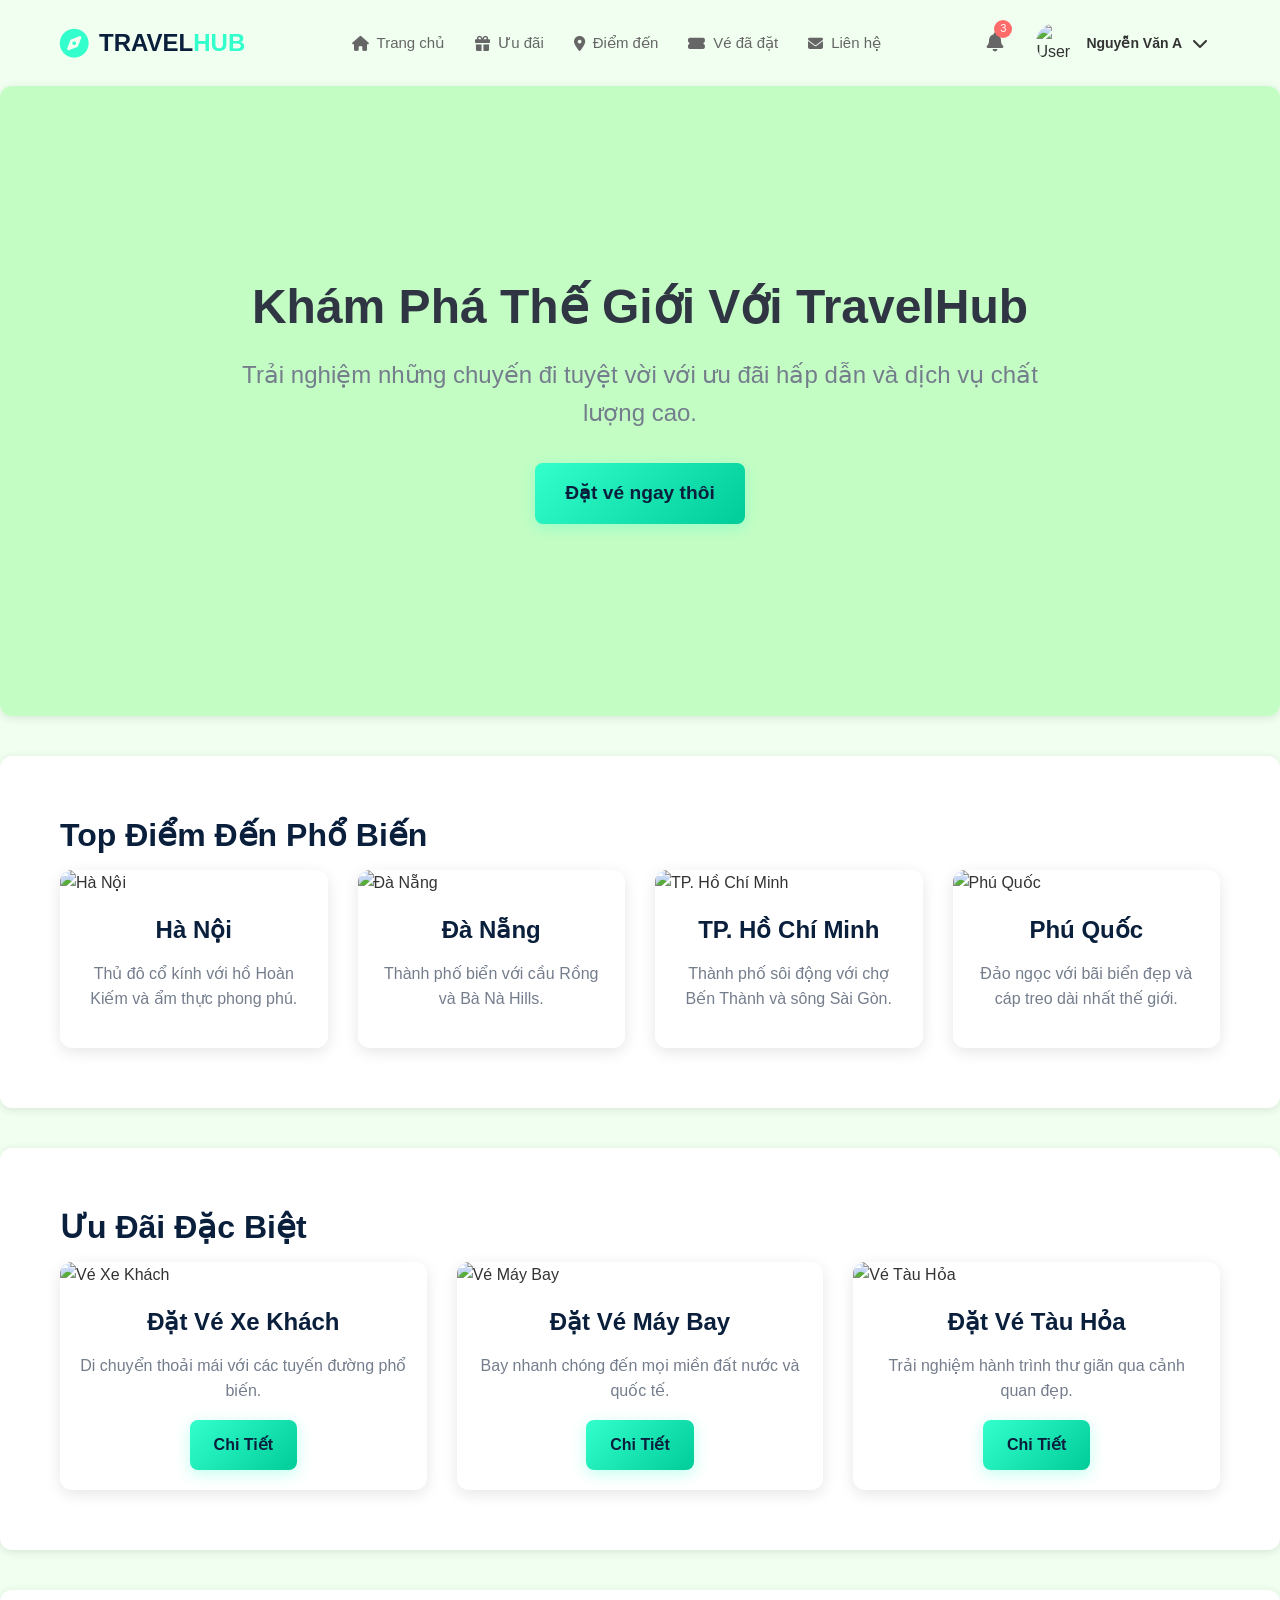
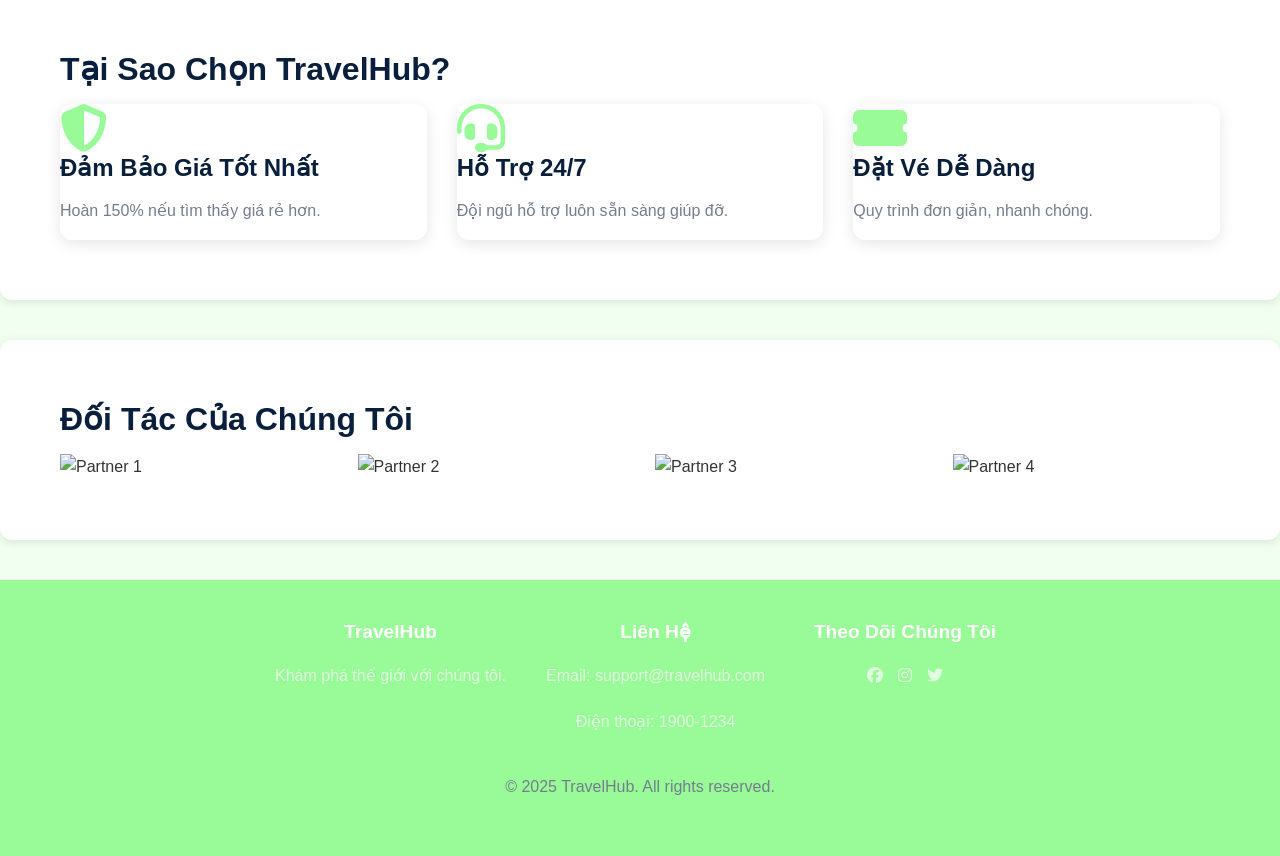
==== commit de67dfcf: "Change some texts" ====
--- a/index.html
+++ b/index.html
@@ -3,26 +3,110 @@
 <head>
     <meta charset="UTF-8">
     <meta name="viewport" content="width=device-width, initial-scale=1.0">
-    <title>TravelHub - Đặt vé xe, máy bay, tàu hỏa trực tuyến</title>
+    <title>TravelHub - Khám phá trải nghiệm tuyệt vời</title>
     <link rel="stylesheet" href="https://cdnjs.cloudflare.com/ajax/libs/font-awesome/6.4.0/css/all.min.css">
-    <link href="https://fonts.googleapis.com/css2?family=Inter:wght@300;400;500;600;700;800&display=swap" rel="stylesheet">
     <link rel="stylesheet" href="style.css">
-    <link rel="stylesheet" href="components.css">
+    <link rel="stylesheet" href="animation.css"> <!-- Nếu bạn có file này để thêm animation -->
+    <style>
+        /* Thêm style tùy chỉnh để làm hợp mắt hơn */
+        body {
+            background-color: #f0fff0; /* Nền màu xanh mint nhạt */
+            font-family: 'Inter', sans-serif;
+        }
+        .hero {
+            background: linear-gradient(rgba(152, 251, 152, 0.5), rgba(152, 251, 152, 0.5)), url('hero-background.jpg'); /* Gradient xanh mint với hình nền */
+            background-size: cover;
+            background-position: center;
+            height: 70vh;
+            display: flex;
+            align-items: center;
+            justify-content: center;
+            color: white;
+            text-align: center;
+            padding: 0 20px;
+        }
+        .hero h1 {
+            font-size: 3rem;
+            margin-bottom: 20px;
+            animation: fadeInUp 1s ease;
+        }
+        .hero p {
+            font-size: 1.5rem;
+            margin-bottom: 30px;
+            animation: fadeInUp 1s ease 0.3s;
+        }
+        .hero .btn {
+            font-size: 1.2rem;
+            padding: 15px 30px;
+            animation: fadeInUp 1s ease 0.6s;
+            background-color: #98fb98; /* Nút CTA màu xanh mint */
+            color: #0A1F3C;
+        }
+        section {
+            padding: 60px 0;
+            background: white;
+            margin-bottom: 40px;
+            border-radius: 12px;
+            box-shadow: 0 2px 10px rgba(0, 0, 0, 0.1);
+        }
+        .container {
+            max-width: 1200px;
+            margin: 0 auto;
+        }
+        .grid {
+            display: grid;
+            grid-template-columns: repeat(auto-fit, minmax(250px, 1fr));
+            gap: 30px;
+        }
+        .card {
+            background: #fff;
+            border-radius: 12px;
+            overflow: hidden;
+            box-shadow: 0 4px 15px rgba(0, 0, 0, 0.1);
+            transition: transform 0.3s ease;
+        }
+        .card:hover {
+            transform: translateY(-10px);
+        }
+        .card img {
+            width: 100%;
+            height: 200px;
+            object-fit: cover;
+        }
+        .card-content {
+            padding: 20px;
+            text-align: center;
+        }
+        footer {
+            background: #98fb98; /* Footer màu xanh mint */
+            color: #0A1F3C;
+            padding: 40px 0;
+            text-align: center;
+        }
+        .footer-content {
+            display: flex;
+            justify-content: center;
+            gap: 40px;
+            flex-wrap: wrap;
+            margin-bottom: 20px;
+        }
+        .footer-section {
+            text-align: center;
+            min-width: 200px;
+        }
+        .social-icons {
+            display: flex;
+            justify-content: center;
+            gap: 15px;
+        }
+        .copyright {
+            text-align: center;
+        }
+    </style>
 </head>
 <body>
-    <!-- Top Banner -->
-    <div class="top-banner">
-        <div class="container">
-            <span><i class="fas fa-shield-alt"></i> Đảm bảo giá tốt nhất - Hoàn 150% nếu tìm thấy rẻ hơn</span>
-            <div class="banner-actions">
-                <a href="#"><i class="fas fa-question-circle"></i> Trợ giúp</a>
-                <a href="#"><i class="fas fa-globe"></i> Tiếng Việt</a>
-            </div>
-        </div>
-    </div>
-
-    <!-- Main Header -->
-    <header class="main-header">
+    <!-- Header -->
+    <header>
         <div class="container">
             <div class="header-content">
                 <a href="index.html" class="logo">
@@ -30,18 +114,16 @@
                     <span>TRAVEL<span>HUB</span></span>
                 </a>
                 
-                <!-- Main Navigation -->
                 <nav class="main-nav">
                     <ul>
-                        <li><a href="index.html" class="active"><i class="fas fa-home"></i> Trang chủ</a></li>
-                        <li><a href="bus.html"><i class="fas fa-bus"></i> Vé xe</a></li>
-                        <li><a href="flight.html"><i class="fas fa-plane"></i> Vé máy bay</a></li>
-                        <li><a href="train.html"><i class="fas fa-train"></i> Vé tàu</a></li>
+                        <li><a href="index.html"><i class="fas fa-home"></i> Trang chủ</a></li>
+                        <li><a href="index.html#offers"><i class="fas fa-gift"></i> Ưu đãi</a></li>
+                        <li><a href="index.html#destinations"><i class="fas fa-map-marker-alt"></i> Điểm đến</a></li>
                         <li><a href="my-tickets.html"><i class="fas fa-ticket-alt"></i> Vé đã đặt</a></li>
+                        <li><a href="index.html#contact"><i class="fas fa-envelope"></i> Liên hệ</a></li>
                     </ul>
                 </nav>
                 
-                <!-- User Actions -->
                 <div class="user-actions">
                     <a href="#" class="notifications">
                         <i class="fas fa-bell"></i>
@@ -52,391 +134,163 @@
                         <span>Nguyễn Văn A</span>
                         <i class="fas fa-chevron-down"></i>
                         <div class="user-dropdown">
-                            <a href="profile.html"><i class="fas fa-user-circle"></i> Tài khoản</a>
-                            <a href="my-tickets.html"><i class="fas fa-ticket-alt"></i> Vé đã đặt</a>
-                            <a href="history.html"><i class="fas fa-history"></i> Lịch sử</a>
-                            <a href="#" id="logoutBtn"><i class="fas fa-sign-out-alt"></i> Đăng xuất</a>
+                            <a href="profile.html"><i class="fas fa-user"></i> Hồ sơ</a>
+                            <a href="settings.html"><i class="fas fa-cog"></i> Cài đặt</a>
+                            <a href="#"><i class="fas fa-sign-out-alt"></i> Đăng xuất</a>
                         </div>
                     </div>
-                    <button class="btn btn-outline btn-sm">Đăng nhập</button>
-                </div>
-                
-                <!-- Mobile Menu Toggle -->
-                <button class="menu-toggle" id="menuToggle">
-                    <i class="fas fa-bars"></i>
-                </button>
-            </div>
-        </div>
-        
-        <!-- Mobile Navigation -->
-        <div class="mobile-nav" id="mobileNav">
-            <div class="mobile-user">
-                <img src="https://ui-avatars.com/api/?name=Nguyen+Van+A&background=33FFCC&color=0A1F3C&bold=true" alt="User">
-                <div>
-                    <h4>Nguyễn Văn A</h4>
-                    <span>Xem hồ sơ</span>
-                </div>
-            </div>
-            <nav>
-                <a href="index.html" class="active"><i class="fas fa-home"></i> Trang chủ</a>
-                <a href="bus.html"><i class="fas fa-bus"></i> Vé xe</a>
-                <a href="flight.html"><i class="fas fa-plane"></i> Vé máy bay</a>
-                <a href="train.html"><i class="fas fa-train"></i> Vé tàu</a>
-                <a href="my-tickets.html"><i class="fas fa-ticket-alt"></i> Vé đã đặt</a>
-                <a href="profile.html"><i class="fas fa-user-circle"></i> Tài khoản</a>
-                <a href="history.html"><i class="fas fa-history"></i> Lịch sử</a>
-                <a href="#"><i class="fas fa-question-circle"></i> Trợ giúp</a>
-                <a href="#" id="logoutBtnMobile"><i class="fas fa-sign-out-alt"></i> Đăng xuất</a>
-            </nav>
+                    <button class="menu-toggle" id="menuToggle">
+                        <i class="fas fa-bars"></i>
+                    </button>
+                </div>
+            </div>
         </div>
     </header>
 
-    <!-- Hero Search Section -->
-    <section class="hero-search">
-        <div class="container">
-            <div class="hero-content">
-                <h1>Đặt vé di chuyển<br>Mọi lúc, mọi nơi</h1>
-                <p>So sánh giá vé từ 200+ nhà xe, hãng hàng không. Đảm bảo giá tốt nhất!</p>
-                
-                <!-- Search Tabs -->
-                <div class="search-tabs">
-                    <button class="search-tab active" data-type="bus">
-                        <i class="fas fa-bus"></i>
-                        <span>Xe khách</span>
-                    </button>
-                    <button class="search-tab" data-type="flight">
-                        <i class="fas fa-plane"></i>
-                        <span>Máy bay</span>
-                    </button>
-                    <button class="search-tab" data-type="train">
-                        <i class="fas fa-train"></i>
-                        <span>Tàu hỏa</span>
-                    </button>
-                </div>
-                
-                <!-- Search Form -->
-                <div class="search-form-container">
-                    <form class="search-form" id="mainSearchForm">
-                        <div class="form-row">
-                            <div class="form-group">
-                                <label><i class="fas fa-map-marker-alt"></i> Điểm đi</label>
-                                <div class="input-with-icon">
-                                    <input type="text" class="form-control" id="fromLocation" placeholder="Nhập điểm đi" value="TP.HCM">
-                                    <button type="button" class="location-btn" title="Vị trí hiện tại">
-                                        <i class="fas fa-crosshairs"></i>
-                                    </button>
-                                </div>
-                            </div>
-                            
-                            <div class="form-group">
-                                <label><i class="fas fa-map-marker-alt"></i> Điểm đến</label>
-                                <div class="input-with-icon">
-                                    <input type="text" class="form-control" id="toLocation" placeholder="Nhập điểm đến" value="HÀ NỘI">
-                                    <button type="button" class="swap-btn" id="swapLocations" title="Đổi điểm đi/đến">
-                                        <i class="fas fa-exchange-alt"></i>
-                                    </button>
-                                </div>
-                            </div>
-                            
-                            <div class="form-group">
-                                <label><i class="far fa-calendar"></i> Ngày đi</label>
-                                <input type="date" class="form-control" id="departDate" value="2025-12-31">
-                            </div>
-                            
-                            <div class="form-group">
-                                <label><i class="fas fa-user-friends"></i> Hành khách</label>
-                                <div class="passenger-selector" id="passengerSelector">
-                                    <div class="passenger-display">
-                                        <span id="passengerCount">1</span> hành khách
-                                    </div>
-                                    <div class="passenger-dropdown">
-                                        <div class="passenger-type">
-                                            <span>Người lớn</span>
-                                            <div class="passenger-controls">
-                                                <button type="button" class="passenger-btn minus" data-type="adult">-</button>
-                                                <span class="count" id="adultCount">1</span>
-                                                <button type="button" class="passenger-btn plus" data-type="adult">+</button>
-                                            </div>
-                                        </div>
-                                        <div class="passenger-type">
-                                            <span>Trẻ em (2-11 tuổi)</span>
-                                            <div class="passenger-controls">
-                                                <button type="button" class="passenger-btn minus" data-type="child">-</button>
-                                                <span class="count" id="childCount">0</span>
-                                                <button type="button" class="passenger-btn plus" data-type="child">+</button>
-                                            </div>
-                                        </div>
-                                        <div class="passenger-type">
-                                            <span>Em bé (<2 tuổi)</span>
-                                            <div class="passenger-controls">
-                                                <button type="button" class="passenger-btn minus" data-type="infant">-</button>
-                                                <span class="count" id="infantCount">0</span>
-                                                <button type="button" class="passenger-btn plus" data-type="infant">+</button>
-                                            </div>
-                                        </div>
-                                        <button type="button" class="btn btn-sm" id="applyPassengers">Xong</button>
-                                    </div>
-                                </div>
-                            </div>
-                        </div>
-                        
-                        <button type="submit" class="btn btn-primary btn-search">
-                            <i class="fas fa-search"></i> Tìm kiếm
-                        </button>
-                    </form>
-                </div>
-                
-                <!-- Popular Routes -->
-                <div class="popular-routes">
-                    <h4>Tuyến đường phổ biến:</h4>
-                    <div class="routes">
-                        <a href="#" class="route-tag">TP.HCM → Đà Lạt</a>
-                        <a href="#" class="route-tag">Hà Nội → Hải Phòng</a>
-                        <a href="#" class="route-tag">Đà Nẵng → Huế</a>
-                        <a href="#" class="route-tag">Hà Nội → Sapa</a>
-                        <a href="#" class="route-tag">TP.HCM → Nha Trang</a>
-                    </div>
-                </div>
-            </div>
-        </div>
-    </section>
-
-    <!-- Stats Section -->
-    <section class="stats-section">
-        <div class="container">
-            <div class="stats-grid">
-                <div class="stat-card">
-                    <div class="stat-icon">
-                        <i class="fas fa-bus"></i>
-                    </div>
-                    <div class="stat-content">
-                        <h3>50,000+</h3>
-                        <p>Chuyến đi mỗi tháng</p>
-                    </div>
-                </div>
-                <div class="stat-card">
-                    <div class="stat-icon">
-                        <i class="fas fa-handshake"></i>
-                    </div>
-                    <div class="stat-content">
-                        <h3>200+</h3>
-                        <p>Đối tác vận chuyển</p>
-                    </div>
-                </div>
-                <div class="stat-card">
-                    <div class="stat-icon">
-                        <i class="fas fa-smile"></i>
-                    </div>
-                    <div class="stat-content">
-                        <h3>99%</h3>
-                        <p>Khách hàng hài lòng</p>
-                    </div>
-                </div>
-                <div class="stat-card">
-                    <div class="stat-icon">
-                        <i class="fas fa-headset"></i>
-                    </div>
-                    <div class="stat-content">
-                        <h3>24/7</h3>
-                        <p>Hỗ trợ khách hàng</p>
-                    </div>
-                </div>
-            </div>
-        </div>
-    </section>
-
-    <!-- Featured Bus Operators -->
-    <section class="featured-operators">
-        <div class="container">
-            <div class="section-header">
-                <h2>Nhà xe phổ biến</h2>
-                <a href="operators.html" class="view-all">Xem tất cả <i class="fas fa-arrow-right"></i></a>
-            </div>
-            
-            <div class="operators-grid">
-                <div class="operator-card">
-                    <img src="[data-uri]" alt="Mai Linh">
-                    <div class="operator-info">
-                        <h4>Mai Linh</h4>
-                        <div class="rating">
-                            <i class="fas fa-star"></i>
-                            <i class="fas fa-star"></i>
-                            <i class="fas fa-star"></i>
-                            <i class="fas fa-star"></i>
-                            <i class="fas fa-star-half-alt"></i>
-                            <span>4.5 (2.5k)</span>
-                        </div>
-                        <p>Từ 150.000đ</p>
-                    </div>
-                </div>
-                
-                <div class="operator-card">
-                    <img src="[data-uri]" alt="Phương Trang">
-                    <div class="operator-info">
-                        <h4>Phương Trang</h4>
-                        <div class="rating">
-                            <i class="fas fa-star"></i>
-                            <i class="fas fa-star"></i>
-                            <i class="fas fa-star"></i>
-                            <i class="fas fa-star"></i>
-                            <i class="fas fa-star"></i>
-                            <span>5.0 (3.1k)</span>
-                        </div>
-                        <p>Từ 120.000đ</p>
-                    </div>
-                </div>
-                
-                <div class="operator-card">
-                    <img src="[data-uri]" alt="Hoàng Long">
-                    <div class="operator-info">
-                        <h4>Hoàng Long</h4>
-                        <div class="rating">
-                            <i class="fas fa-star"></i>
-                            <i class="fas fa-star"></i>
-                            <i class="fas fa-star"></i>
-                            <i class="fas fa-star"></i>
-                            <i class="fas fa-star"></i>
-                            <span>5.0 (1.8k)</span>
-                        </div>
-                        <p>Từ 180.000đ</p>
-                    </div>
-                </div>
-                
-                <div class="operator-card">
-                    <img src="[data-uri]" alt="Thịnh Phát">
-                    <div class="operator-info">
-                        <h4>Thịnh Phát</h4>
-                        <div class="rating">
-                            <i class="fas fa-star"></i>
-                            <i class="fas fa-star"></i>
-                            <i class="fas fa-star"></i>
-                            <i class="fas fa-star"></i>
-                            <i class="fas fa-star-half-alt"></i>
-                            <span>4.5 (1.2k)</span>
-                        </div>
-                        <p>Từ 100.000đ</p>
-                    </div>
-                </div>
-            </div>
-        </div>
-    </section>
-
-    <!-- Mobile App -->
-    <section class="mobile-app">
-        <div class="container">
-            <div class="app-content">
-                <div class="app-info">
-                    <h2>Tải ứng dụng TravelHub</h2>
-                    <p>Đặt vé mọi lúc, mọi nơi với ứng dụng di động</p>
-                    <div class="app-features">
-                        <div class="feature">
-                            <i class="fas fa-bolt"></i>
-                            <span>Đặt vé siêu tốc</span>
-                        </div>
-                        <div class="feature">
-                            <i class="fas fa-qrcode"></i>
-                            <span>Lưu vé QR code</span>
-                        </div>
-                        <div class="feature">
-                            <i class="fas fa-bell"></i>
-                            <span>Thông báo realtime</span>
-                        </div>
-                    </div>
-                    <div class="download-buttons">
-                        <a href="#" class="download-btn">
-                            <i class="fab fa-google-play"></i>
-                            <div>
-                                <small>Tải trên</small>
-                                <strong>Google Play</strong>
-                            </div>
-                        </a>
-                        <a href="#" class="download-btn">
-                            <i class="fab fa-app-store"></i>
-                            <div>
-                                <small>Tải trên</small>
-                                <strong>App Store</strong>
-                            </div>
-                        </a>
-                    </div>
-                </div>
-                <div class="app-preview">
-                    <img src="https://via.placeholder.com/400x600/33FFCC/0A1F3C?text=TravelHub+App" alt="TravelHub Mobile App">
-                </div>
+    <!-- Hero Section (Thay thế form đặt vé bằng banner giới thiệu) -->
+    <section class="hero">
+        <div class="hero-content">
+            <h1>Khám Phá Thế Giới Với TravelHub</h1>
+            <p>Trải nghiệm những chuyến đi tuyệt vời với ưu đãi hấp dẫn và dịch vụ chất lượng cao.</p>
+            <a href="index.html#offers" class="btn btn-primary">Đặt vé ngay thôi</a>
+        </div>
+    </section>
+
+    <!-- Top Điểm Đến -->
+    <section id="destinations" class="top-destinations">
+        <div class="container">
+            <h2>Top Điểm Đến Phổ Biến</h2>
+            <div class="grid">
+                <div class="card fade-in-up">
+                    <img src="https://via.placeholder.com/300x200?text=Ha+Noi" alt="Hà Nội">
+                    <div class="card-content">
+                        <h3>Hà Nội</h3>
+                        <p>Thủ đô cổ kính với hồ Hoàn Kiếm và ẩm thực phong phú.</p>
+                    </div>
+                </div>
+                <div class="card fade-in-up delay-1">
+                    <img src="https://via.placeholder.com/300x200?text=Da+Nang" alt="Đà Nẵng">
+                    <div class="card-content">
+                        <h3>Đà Nẵng</h3>
+                        <p>Thành phố biển với cầu Rồng và Bà Nà Hills.</p>
+                    </div>
+                </div>
+                <div class="card fade-in-up delay-2">
+                    <img src="https://via.placeholder.com/300x200?text=TP.HCM" alt="TP. Hồ Chí Minh">
+                    <div class="card-content">
+                        <h3>TP. Hồ Chí Minh</h3>
+                        <p>Thành phố sôi động với chợ Bến Thành và sông Sài Gòn.</p>
+                    </div>
+                </div>
+                <div class="card fade-in-up delay-3">
+                    <img src="https://via.placeholder.com/300x200?text=Phu+Quoc" alt="Phú Quốc">
+                    <div class="card-content">
+                        <h3>Phú Quốc</h3>
+                        <p>Đảo ngọc với bãi biển đẹp và cáp treo dài nhất thế giới.</p>
+                    </div>
+                </div>
+            </div>
+        </div>
+    </section>
+
+    <!-- Ưu Đãi Đặc Biệt -->
+    <section id="offers" class="special-offers">
+        <div class="container">
+            <h2>Ưu Đãi Đặc Biệt</h2>
+            <div class="grid">
+                <div class="card slide-in-left">
+                    <img src="https://via.placeholder.com/300x200?text=Ve+Xe+Khach" alt="Vé Xe Khách">
+                    <div class="card-content">
+                        <h3>Đặt Vé Xe Khách</h3>
+                        <p>Di chuyển thoải mái với các tuyến đường phổ biến.</p>
+                        <a href="bus.html" class="btn btn-primary">Chi Tiết</a>
+                    </div>
+                </div>
+                <div class="card slide-in-right">
+                    <img src="https://via.placeholder.com/300x200?text=Ve+May+Bay" alt="Vé Máy Bay">
+                    <div class="card-content">
+                        <h3>Đặt Vé Máy Bay</h3>
+                        <p>Bay nhanh chóng đến mọi miền đất nước và quốc tế.</p>
+                        <a href="plane.html" class="btn btn-primary">Chi Tiết</a>
+                    </div>
+                </div>
+                <div class="card slide-in-left delay-1">
+                    <img src="https://via.placeholder.com/300x200?text=Ve+Tau+Hoa" alt="Vé Tàu Hỏa">
+                    <div class="card-content">
+                        <h3>Đặt Vé Tàu Hỏa</h3>
+                        <p>Trải nghiệm hành trình thư giãn qua cảnh quan đẹp.</p>
+                        <a href="train.html" class="btn btn-primary">Chi Tiết</a>
+                    </div>
+                </div>
+            </div>
+        </div>
+    </section>
+
+    <!-- Tại Sao Chọn Chúng Tôi -->
+    <section class="why-choose-us">
+        <div class="container">
+            <h2>Tại Sao Chọn TravelHub?</h2>
+            <div class="grid">
+                <div class="card">
+                    <i class="fas fa-shield-alt fa-3x" style="color: #98fb98;"></i>
+                    <h3>Đảm Bảo Giá Tốt Nhất</h3>
+                    <p>Hoàn 150% nếu tìm thấy giá rẻ hơn.</p>
+                </div>
+                <div class="card">
+                    <i class="fas fa-headset fa-3x" style="color: #98fb98;"></i>
+                    <h3>Hỗ Trợ 24/7</h3>
+                    <p>Đội ngũ hỗ trợ luôn sẵn sàng giúp đỡ.</p>
+                </div>
+                <div class="card">
+                    <i class="fas fa-ticket-alt fa-3x" style="color: #98fb98;"></i>
+                    <h3>Đặt Vé Dễ Dàng</h3>
+                    <p>Quy trình đơn giản, nhanh chóng.</p>
+                </div>
+            </div>
+        </div>
+    </section>
+
+    <!-- Đối Tác -->
+    <section class="partners">
+        <div class="container">
+            <h2>Đối Tác Của Chúng Tôi</h2>
+            <div class="grid">
+                <img src="https://via.placeholder.com/150?text=Partner+1" alt="Partner 1">
+                <img src="https://via.placeholder.com/150?text=Partner+2" alt="Partner 2">
+                <img src="https://via.placeholder.com/150?text=Partner+3" alt="Partner 3">
+                <img src="https://via.placeholder.com/150?text=Partner+4" alt="Partner 4">
             </div>
         </div>
     </section>
 
     <!-- Footer -->
-    <footer>
+    <footer id="contact">
         <div class="container">
             <div class="footer-content">
                 <div class="footer-section">
-                    <div class="logo">
-                        <i class="fas fa-compass"></i>
-                        <span>TRAVEL<span>HUB</span></span>
-                    </div>
-                    <p>Nền tảng đặt vé xe khách, máy bay, tàu hỏa hàng đầu Việt Nam.</p>
-                    <div class="social-links">
-                        <a href="#"><i class="fab fa-facebook-f"></i></a>
+                    <h4>TravelHub</h4>
+                    <p>Khám phá thế giới với chúng tôi.</p>
+                </div>
+                <div class="footer-section">
+                    <h4>Liên Hệ</h4>
+                    <p>Email: support@travelhub.com</p>
+                    <p>Điện thoại: 1900-1234</p>
+                </div>
+                <div class="footer-section">
+                    <h4>Theo Dõi Chúng Tôi</h4>
+                    <div class="social-icons">
+                        <a href="#"><i class="fab fa-facebook"></i></a>
+                        <a href="#"><i class="fab fa-instagram"></i></a>
                         <a href="#"><i class="fab fa-twitter"></i></a>
-                        <a href="#"><i class="fab fa-instagram"></i></a>
-                        <a href="#"><i class="fab fa-youtube"></i></a>
-                    </div>
-                </div>
-                
-                <div class="footer-section">
-                    <h4>Về TravelHub</h4>
-                    <ul>
-                        <li><a href="#">Giới thiệu</a></li>
-                        <li><a href="#">Tuyển dụng</a></li>
-                        <li><a href="#">Liên hệ</a></li>
-                        <li><a href="#">Tin tức</a></li>
-                    </ul>
-                </div>
-                
-                <div class="footer-section">
-                    <h4>Hỗ trợ</h4>
-                    <ul>
-                        <li><a href="#">Câu hỏi thường gặp</a></li>
-                        <li><a href="#">Hướng dẫn đặt vé</a></li>
-                        <li><a href="#">Chính sách hoàn vé</a></li>
-                        <li><a href="#">Điều khoản sử dụng</a></li>
-                    </ul>
-                </div>
-                
-                <div class="footer-section">
-                    <h4>Đối tác</h4>
-                    <ul>
-                        <li><a href="#">Nhà xe đối tác</a></li>
-                        <li><a href="#">Quy chế hoạt động</a></li>
-                        <li><a href="#">Trở thành đối tác</a></li>
-                    </ul>
-                </div>
-                
-                <div class="footer-section">
-                    <h4>Liên hệ</h4>
-                    <ul class="contact-info">
-                        <li><i class="fas fa-map-marker-alt"></i> 123 Nguyễn Văn Linh, Q.7, TP.HCM</li>
-                        <li><i class="fas fa-phone"></i> 1900 1234</li>
-                        <li><i class="fas fa-envelope"></i> support@travelhub.vn</li>
-                    </ul>
-                </div>
-            </div>
-            
-            <div class="footer-bottom">
-                <p>&copy; 2025 TravelHub. Bản quyền thuộc về TravelHub Vietnam.</p>
-                <div class="payment-methods">
-                    <i class="fab fa-cc-visa" title="Visa"></i>
-                    <i class="fab fa-cc-mastercard" title="Mastercard"></i>
-                    <i class="fab fa-cc-jcb" title="JCB"></i>
-                    <i class="fas fa-qrcode" title="QR Code"></i>
-                    <i class="fas fa-wallet" title="Ví điện tử"></i>
-                </div>
+                    </div>
+                </div>
+            </div>
+            <div class="copyright">
+                <p>&copy; 2025 TravelHub. All rights reserved.</p>
             </div>
         </div>
     </footer>
 
-    <script src="script.js"></script>
-    <script src="search.js"></script>
+    <script src="script.js"></script> <!-- Giữ script gốc nếu cần -->
 </body>
 </html>
--- a/animation.css
+++ b/animation.css
@@ -0,0 +1,111 @@
+/* Animation Classes */
+.fade-in {
+    opacity: 0;
+    animation: fadeIn 1s forwards;
+}
+
+.fade-in-up {
+    opacity: 0;
+    transform: translateY(30px);
+    animation: fadeInUp 1s forwards;
+}
+
+.slide-in-left {
+    opacity: 0;
+    transform: translateX(-50px);
+    animation: slideInLeft 1s forwards;
+}
+
+.slide-in-right {
+    opacity: 0;
+    transform: translateX(50px);
+    animation: slideInRight 1s forwards;
+}
+
+.hover-lift:hover {
+    transform: translateY(-10px);
+}
+
+.pulse-animation {
+    animation: pulse 2s infinite;
+}
+
+/* Animation Delays */
+.delay-1 {
+    animation-delay: 0.3s;
+}
+
+.delay-2 {
+    animation-delay: 0.6s;
+}
+
+.delay-3 {
+    animation-delay: 0.9s;
+}
+
+.delay-4 {
+    animation-delay: 1.2s;
+}
+
+/* Keyframes */
+@keyframes fadeIn {
+    from { opacity: 0; }
+    to { opacity: 1; }
+}
+
+@keyframes fadeInUp {
+    from {
+        opacity: 0;
+        transform: translateY(30px);
+    }
+    to {
+        opacity: 1;
+        transform: translateY(0);
+    }
+}
+
+@keyframes slideInLeft {
+    from {
+        opacity: 0;
+        transform: translateX(-50px);
+    }
+    to {
+        opacity: 1;
+        transform: translateX(0);
+    }
+}
+
+@keyframes slideInRight {
+    from {
+        opacity: 0;
+        transform: translateX(50px);
+    }
+    to {
+        opacity: 1;
+        transform: translateX(0);
+    }
+}
+
+@keyframes pulse {
+    0% {
+        box-shadow: 0 0 0 0 rgba(51, 255, 204, 0.7);
+    }
+    70% {
+        box-shadow: 0 0 0 10px rgba(51, 255, 204, 0);
+    }
+    100% {
+        box-shadow: 0 0 0 0 rgba(51, 255, 204, 0);
+    }
+}
+
+/* Scroll Animation Classes */
+.animate-on-scroll {
+    opacity: 0;
+    transform: translateY(50px);
+    transition: opacity 0.8s ease, transform 0.8s ease;
+}
+
+.animate-on-scroll.animated {
+    opacity: 1;
+    transform: translateY(0);
+}
